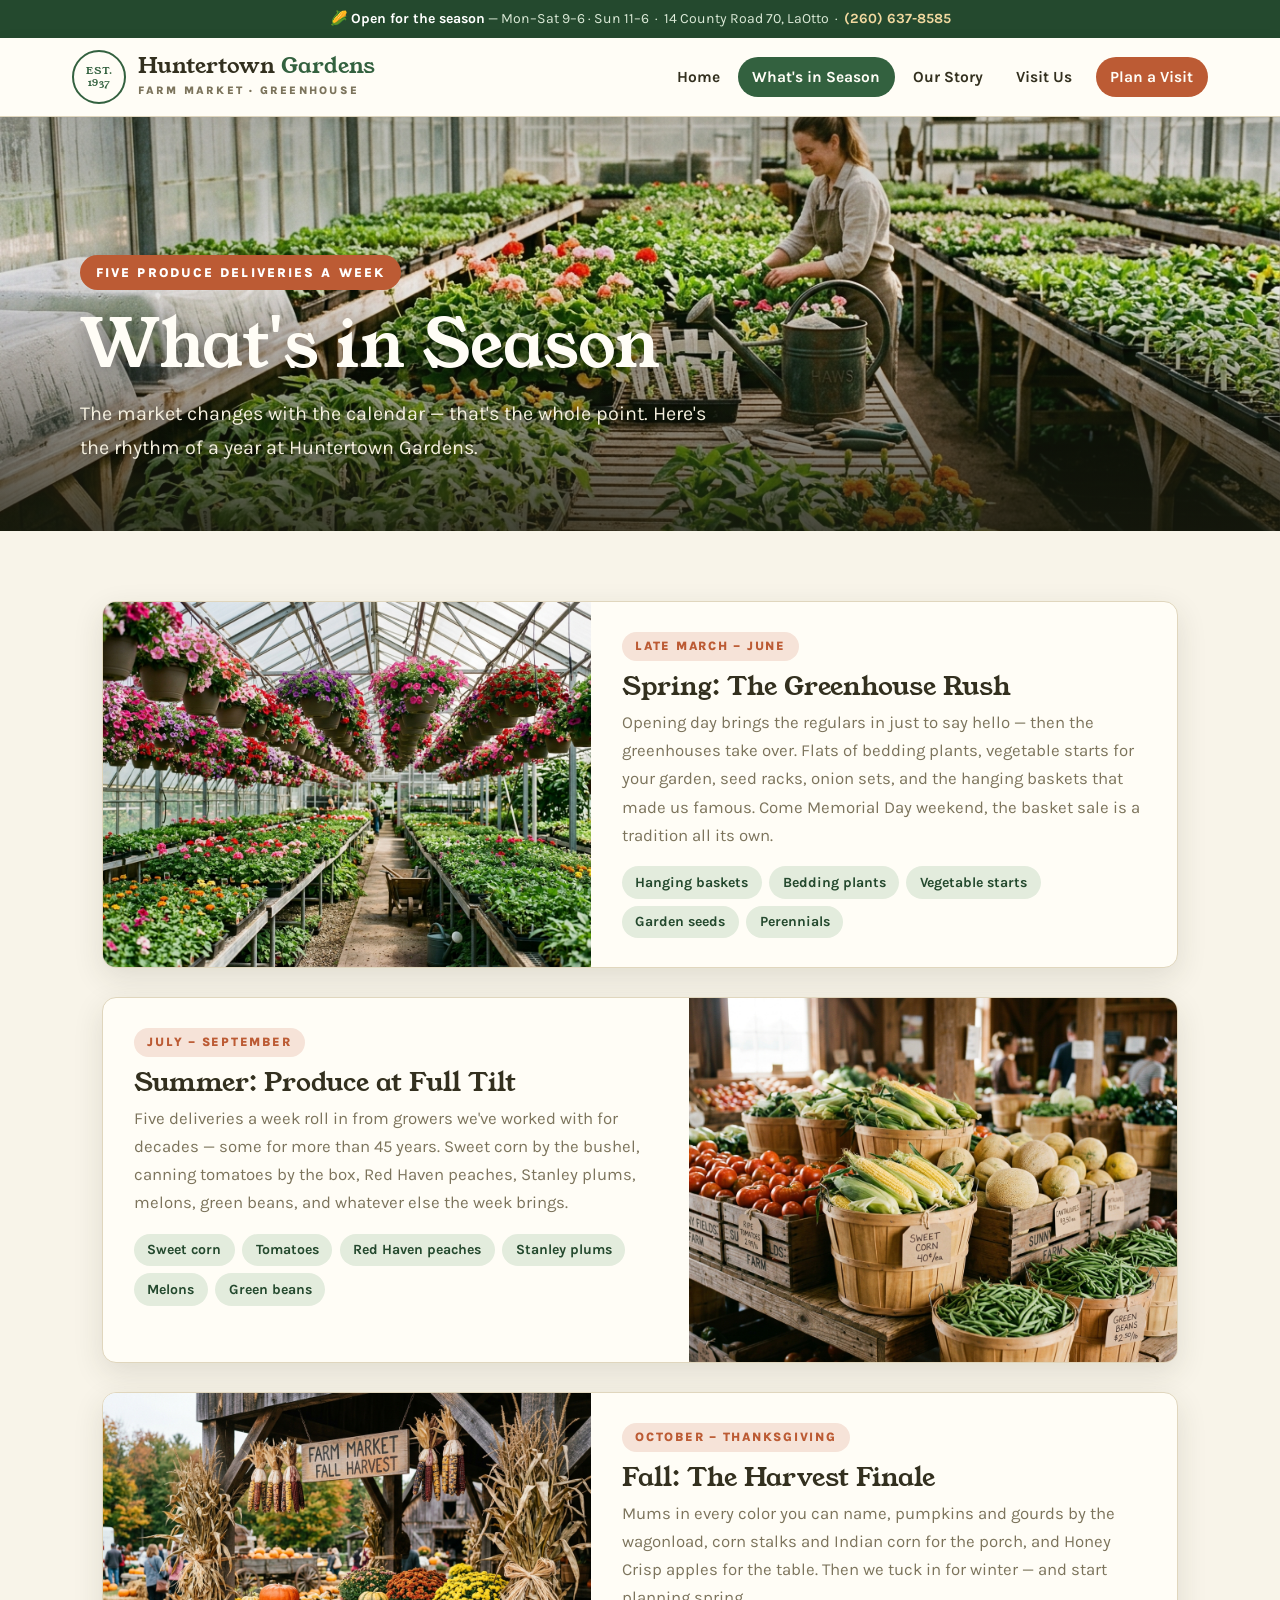
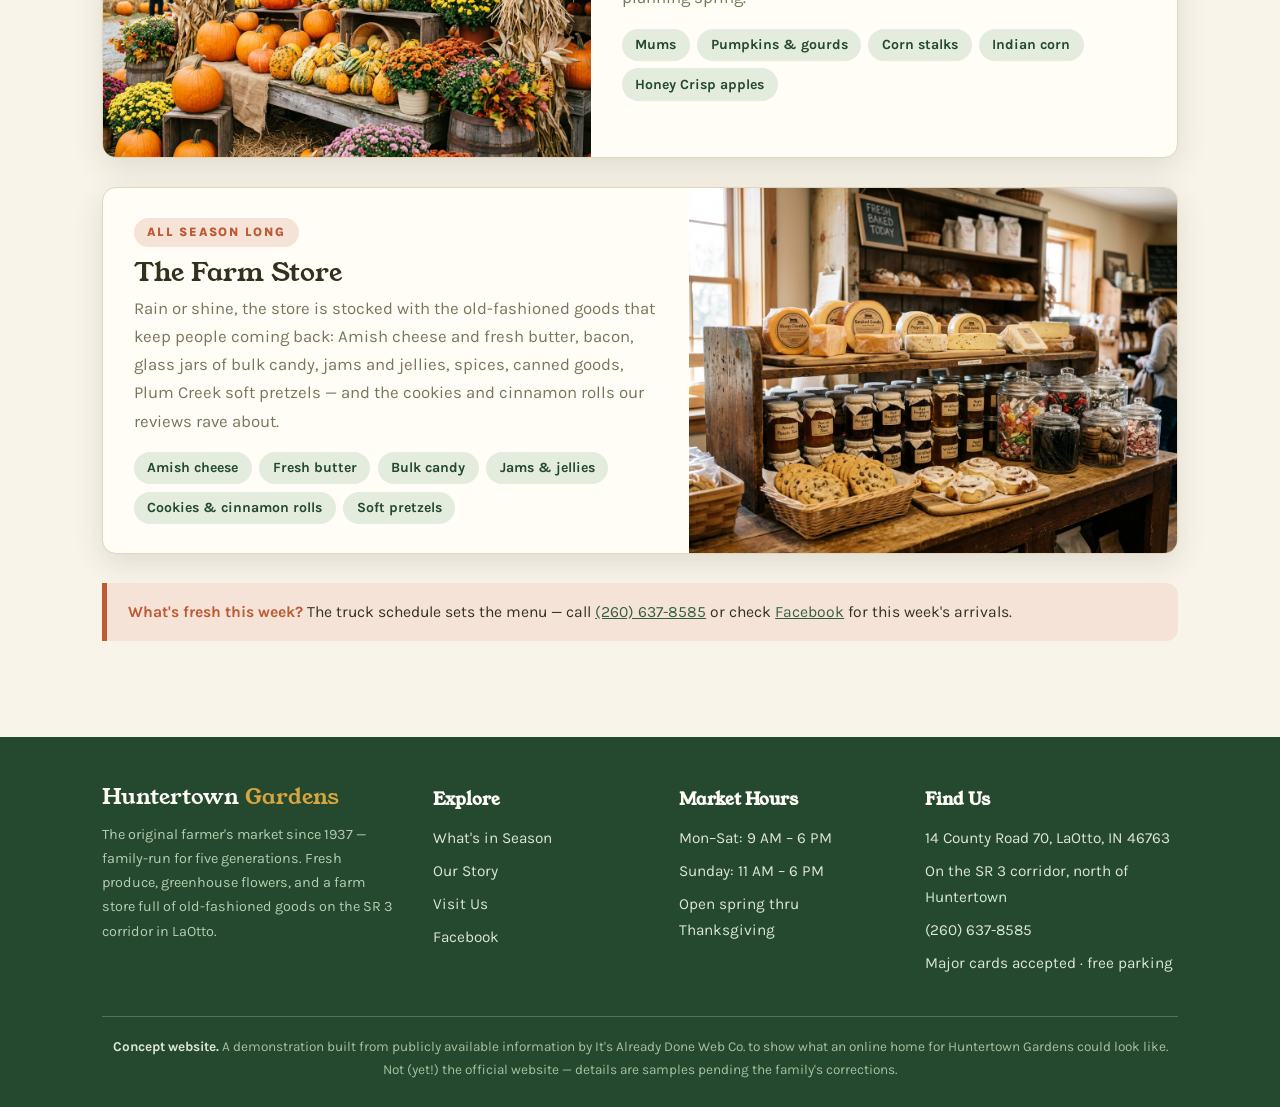
==== seasons.html @ 18785dc9 "v1: Huntertown Gardens concept site (spec build #3) Four-page heritage farm market site built from p" ====
<!DOCTYPE html>
<html lang="en">
<head>
<meta charset="UTF-8">
<meta name="viewport" content="width=device-width, initial-scale=1.0">
<title>What's in Season — Huntertown Gardens · LaOtto, IN</title>
<meta name="description" content="The seasonal rhythm at Huntertown Gardens: spring bedding plants and hanging baskets, summer sweet corn and peaches, fall mums and pumpkins, plus the farm store's Amish cheese, bulk candy and baked goods.">
<link rel="icon" href="data:image/svg+xml,<svg xmlns='http://www.w3.org/2000/svg' viewBox='0 0 100 100'><circle cx='50' cy='50' r='46' fill='%23f8f4e9' stroke='%2333613f' stroke-width='6'/><path d='M50 25 C58 38 58 52 50 66 C42 52 42 38 50 25 Z' fill='%2333613f'/><path d='M50 66 L50 78' stroke='%2333613f' stroke-width='5' stroke-linecap='round'/></svg>">
<link rel="stylesheet" href="css/style.css">
</head>
<body>

<div class="topbar">🌽 <strong>Open for the season</strong> — Mon–Sat 9–6 · Sun 11–6 &nbsp;·&nbsp; 14 County Road 70, LaOtto &nbsp;·&nbsp; <a href="tel:+12606378585">(260) 637-8585</a></div>

<header class="site">
  <div class="nav-row">
    <a class="brand" href="index.html">
      <span class="roundel">EST.<br>1937</span>
      <span>
        <span class="brand-name">Huntertown <span>Gardens</span></span>
        <span class="brand-tag">Farm Market · Greenhouse</span>
      </span>
    </a>
    <nav class="main">
      <a href="index.html">Home</a>
      <a href="seasons.html" class="active">What's in Season</a>
      <a href="story.html">Our Story</a>
      <a href="visit.html">Visit Us</a>
      <a href="visit.html" class="cta">Plan a Visit</a>
    </nav>
  </div>
</header>

<section class="hero hero--page">
  <img class="hero-bg" src="assets/greenhouse.png" alt="Greenhouse tables lined with spring bedding plants and vegetable starts">
  <div class="wrap hero-inner">
    <span class="kicker">Five produce deliveries a week</span>
    <h1>What's in Season</h1>
    <p class="lede">The market changes with the calendar — that's the whole point. Here's the rhythm of a year at Huntertown Gardens.</p>
  </div>
</section>

<section class="block">
  <div class="wrap">

    <div class="season">
      <img src="assets/baskets.png" alt="Hanging baskets bursting with petunias in the greenhouse">
      <div class="pad">
        <span class="when">Late March – June</span>
        <h3>Spring: The Greenhouse Rush</h3>
        <p>Opening day brings the regulars in just to say hello — then the greenhouses take over. Flats of bedding plants, vegetable starts for your garden, seed racks, onion sets, and the hanging baskets that made us famous. Come Memorial Day weekend, the basket sale is a tradition all its own.</p>
        <div class="tags"><span>Hanging baskets</span><span>Bedding plants</span><span>Vegetable starts</span><span>Garden seeds</span><span>Perennials</span></div>
      </div>
    </div>

    <div class="season flip">
      <img src="assets/produce.png" alt="Sweet corn, tomatoes and melons piled high at the market">
      <div class="pad">
        <span class="when">July – September</span>
        <h3>Summer: Produce at Full Tilt</h3>
        <p>Five deliveries a week roll in from growers we've worked with for decades — some for more than 45 years. Sweet corn by the bushel, canning tomatoes by the box, Red Haven peaches, Stanley plums, melons, green beans, and whatever else the week brings.</p>
        <div class="tags"><span>Sweet corn</span><span>Tomatoes</span><span>Red Haven peaches</span><span>Stanley plums</span><span>Melons</span><span>Green beans</span></div>
      </div>
    </div>

    <div class="season">
      <img src="assets/fall.png" alt="Pumpkins, gourds, corn stalks and mums in fall colors">
      <div class="pad">
        <span class="when">October – Thanksgiving</span>
        <h3>Fall: The Harvest Finale</h3>
        <p>Mums in every color you can name, pumpkins and gourds by the wagonload, corn stalks and Indian corn for the porch, and Honey Crisp apples for the table. Then we tuck in for winter — and start planning spring.</p>
        <div class="tags"><span>Mums</span><span>Pumpkins &amp; gourds</span><span>Corn stalks</span><span>Indian corn</span><span>Honey Crisp apples</span></div>
      </div>
    </div>

    <div class="season flip">
      <img src="assets/pantry.png" alt="Amish cheese, jams and bulk candy jars in the farm store">
      <div class="pad">
        <span class="when">All season long</span>
        <h3>The Farm Store</h3>
        <p>Rain or shine, the store is stocked with the old-fashioned goods that keep people coming back: Amish cheese and fresh butter, bacon, glass jars of bulk candy, jams and jellies, spices, canned goods, Plum Creek soft pretzels — and the cookies and cinnamon rolls our reviews rave about.</p>
        <div class="tags"><span>Amish cheese</span><span>Fresh butter</span><span>Bulk candy</span><span>Jams &amp; jellies</span><span>Cookies &amp; cinnamon rolls</span><span>Soft pretzels</span></div>
      </div>
    </div>

    <div class="tip">
      <strong>What's fresh this week?</strong> The truck schedule sets the menu — call <a href="tel:+12606378585">(260) 637-8585</a> or check <a href="https://www.facebook.com/HuntertownGardens/" target="_blank" rel="noopener">Facebook</a> for this week's arrivals.
    </div>
  </div>
</section>

<footer class="site">
  <div class="wrap">
    <div class="cols">
      <div>
        <span class="brand-name">Huntertown <span style="color:var(--gold)">Gardens</span></span>
        <p class="small">The original farmer's market since 1937 — family-run for five generations. Fresh produce, greenhouse flowers, and a farm store full of old-fashioned goods on the SR 3 corridor in LaOtto.</p>
      </div>
      <div>
        <h4>Explore</h4>
        <ul>
          <li><a href="seasons.html">What's in Season</a></li>
          <li><a href="story.html">Our Story</a></li>
          <li><a href="visit.html">Visit Us</a></li>
          <li><a href="https://www.facebook.com/HuntertownGardens/" target="_blank" rel="noopener">Facebook</a></li>
        </ul>
      </div>
      <div>
        <h4>Market Hours</h4>
        <ul>
          <li>Mon–Sat: 9 AM – 6 PM</li>
          <li>Sunday: 11 AM – 6 PM</li>
          <li>Open spring thru Thanksgiving</li>
        </ul>
      </div>
      <div>
        <h4>Find Us</h4>
        <ul>
          <li>14 County Road 70, LaOtto, IN 46763</li>
          <li>On the SR 3 corridor, north of Huntertown</li>
          <li><a href="tel:+12606378585">(260) 637-8585</a></li>
          <li>Major cards accepted · free parking</li>
        </ul>
      </div>
    </div>
    <div class="footnote">
      <strong>Concept website.</strong> A demonstration built from publicly available information by It's Already Done Web Co. to show what an online home for Huntertown Gardens could look like. Not (yet!) the official website — details are samples pending the family's corrections.
    </div>
  </div>
</footer>

</body>
</html>
---- css/style.css ----
/* ============================================================
   Huntertown Gardens — the original farmer's market since 1937
   Kraft & cream · botanical green · terracotta · harvest gold
   ============================================================ */

@import url('https://fonts.googleapis.com/css2?family=Young+Serif&family=Karla:ital,wght@0,400;0,500;0,700;0,800;1,400&display=swap');

:root {
  --cream: #f8f4e9;
  --kraft: #efe7d4;
  --panel: #fffdf6;
  --line: #e0d6bd;
  --green: #33613f;
  --green-deep: #24492e;
  --green-soft: #e3ecdd;
  --terra: #bc5b34;
  --terra-soft: #f6e3d8;
  --gold: #d9a53f;
  --ink: #33301f;
  --muted: #7c745c;
  --radius: 14px;
  --shadow: 0 10px 30px rgba(51, 48, 31, 0.12);
}

* { margin: 0; padding: 0; box-sizing: border-box; }
html { scroll-behavior: smooth; }

body {
  overflow-x: hidden;
  background: var(--cream);
  color: var(--ink);
  font-family: 'Karla', system-ui, sans-serif;
  font-size: 1.05rem;
  line-height: 1.68;
}

img { max-width: 100%; display: block; }
::selection { background: var(--green); color: #fffdf6; }

h1, h2, h3 { font-family: 'Young Serif', Georgia, serif; line-height: 1.12; font-weight: 400; }

.wrap { max-width: 1120px; margin: 0 auto; padding: 0 1.4rem; }
a { color: var(--green); }

/* ---------- topbar & header ---------- */
.topbar {
  background: var(--green-deep);
  color: #dcead8;
  font-size: 0.88rem;
  text-align: center;
  padding: 0.45rem 1rem;
}
.topbar strong { color: #fff; }
.topbar a { color: #f2d9a0; font-weight: 700; text-decoration: none; }

header.site {
  background: var(--panel);
  border-bottom: 1px solid var(--line);
  position: sticky; top: 0; z-index: 50;
  box-shadow: 0 2px 14px rgba(51,48,31,0.06);
}
.nav-row {
  display: flex; align-items: center; justify-content: space-between;
  gap: 1rem; padding: 0.75rem 1.4rem; max-width: 1180px; margin: 0 auto; flex-wrap: wrap;
}
.brand { text-decoration: none; display: flex; align-items: center; gap: 0.75rem; }
.roundel {
  width: 54px; height: 54px; border-radius: 50%; flex-shrink: 0;
  border: 2.5px solid var(--green);
  display: grid; place-items: center;
  background: var(--panel);
  color: var(--green);
  font-family: 'Young Serif', serif;
  font-size: 0.62rem; text-align: center; line-height: 1.25;
  letter-spacing: 0.06em;
}
.brand-name {
  font-family: 'Young Serif', serif;
  font-size: 1.35rem; color: var(--ink); line-height: 1.1;
}
.brand-name span { color: var(--green); }
.brand-tag {
  display: block; font-size: 0.7rem; font-weight: 800;
  letter-spacing: 0.2em; text-transform: uppercase; color: var(--muted);
}
nav.main { display: flex; align-items: center; gap: 0.25rem; flex-wrap: wrap; }
nav.main a {
  text-decoration: none; color: var(--ink); font-weight: 700; font-size: 0.97rem;
  padding: 0.45rem 0.9rem; border-radius: 999px; transition: background 0.15s, color 0.15s;
}
nav.main a:hover { background: var(--green-soft); color: var(--green-deep); }
nav.main a.active { background: var(--green); color: #fffdf6; }
nav.main a.cta { background: var(--terra); color: #fffdf6; margin-left: 0.35rem; }
nav.main a.cta:hover { background: #9c4525; color: #fff; }

/* ---------- hero ---------- */
.hero {
  position: relative; min-height: 74vh;
  display: flex; align-items: flex-end;
  color: #fffdf6; isolation: isolate; overflow: hidden;
}
.hero-bg { position: absolute; inset: 0; width: 100%; height: 100%; object-fit: cover; z-index: -2; }
.hero::after {
  content: ""; position: absolute; inset: 0; z-index: -1;
  background: linear-gradient(180deg, rgba(30,32,18,0.22) 0%, rgba(30,32,18,0.06) 40%, rgba(24,26,14,0.8) 100%);
}
.hero-inner { padding: 5.5rem 0 3.2rem; width: 100%; }
.hero .kicker {
  display: inline-block; background: var(--terra);
  color: #fff; font-weight: 800; font-size: 0.82rem;
  letter-spacing: 0.16em; text-transform: uppercase;
  padding: 0.4rem 1rem; border-radius: 999px; margin-bottom: 1.1rem;
}
.hero h1 {
  color: #fffdf6; font-size: clamp(2.4rem, 5.4vw, 4.1rem);
  max-width: 16ch; text-shadow: 0 3px 22px rgba(0,0,0,0.45);
}
.hero p.lede {
  max-width: 54ch; margin: 1rem 0 1.8rem;
  font-size: clamp(1.05rem, 1.7vw, 1.24rem);
  color: #f3eedd; text-shadow: 0 2px 12px rgba(0,0,0,0.5);
}
.hero .btns { display: flex; gap: 0.8rem; flex-wrap: wrap; margin-bottom: 1rem; }
.hero--page { min-height: 46vh; }
.hero--page .hero-inner { padding: 4rem 0 2.4rem; }

/* ---------- buttons ---------- */
.btn {
  display: inline-block; text-decoration: none; font-weight: 800;
  font-size: 1rem; padding: 0.85rem 1.7rem; border-radius: 999px;
  transition: transform 0.12s, box-shadow 0.12s, background 0.15s;
}
.btn:hover { transform: translateY(-2px); box-shadow: 0 10px 24px rgba(0,0,0,0.2); }
.btn-green { background: var(--green); color: #fffdf6; }
.btn-green:hover { background: var(--green-deep); }
.btn-terra { background: var(--terra); color: #fffdf6; }
.btn-terra:hover { background: #9c4525; }
.btn-cream { background: #fffdf6; color: var(--green-deep); }
.btn-outline { background: transparent; color: #fffdf6; border: 2px solid rgba(255,253,246,0.75); }
.btn-outline:hover { background: rgba(255,253,246,0.14); }

/* ---------- info strip ---------- */
.info-strip { background: var(--ink); color: #e7dfc8; }
.info-strip .wrap {
  display: grid; grid-template-columns: repeat(auto-fit, minmax(230px, 1fr));
  gap: 0.5rem 2rem; padding: 1.1rem 1.4rem;
}
.info-strip .cell { display: flex; align-items: center; gap: 0.75rem; font-size: 0.97rem; }
.info-strip .cell strong { display: block; font-size: 0.78rem; letter-spacing: 0.16em; text-transform: uppercase; color: var(--gold); }
.info-strip a { color: #e7dfc8; text-decoration: none; }
.info-strip a:hover { color: #fff; text-decoration: underline; }
.info-ico { font-size: 1.5rem; line-height: 1; }

/* ---------- sections ---------- */
section.block { padding: 4.4rem 0; }
section.block--deep { background: var(--kraft); }
section.block--white { background: var(--panel); }
.eyebrow {
  font-weight: 800; font-size: 0.82rem; letter-spacing: 0.22em;
  text-transform: uppercase; color: var(--terra); margin-bottom: 0.5rem;
}
.block h2 { font-size: clamp(1.9rem, 3.5vw, 2.6rem); margin-bottom: 0.6rem; }
.block .sub { color: var(--muted); max-width: 62ch; margin-bottom: 2.2rem; font-size: 1.08rem; }
.center { text-align: center; }
.center .sub { margin-left: auto; margin-right: auto; }

/* ---------- cards ---------- */
.grid { display: grid; gap: 1.6rem; }
.grid-2 { grid-template-columns: repeat(auto-fit, minmax(300px, 1fr)); }
.grid-3 { grid-template-columns: repeat(auto-fit, minmax(260px, 1fr)); }
.grid-4 { grid-template-columns: repeat(auto-fit, minmax(230px, 1fr)); }
.card {
  background: var(--panel); border-radius: var(--radius); overflow: hidden;
  box-shadow: var(--shadow); display: flex; flex-direction: column;
  border: 1px solid var(--line);
  transition: transform 0.18s, box-shadow 0.18s;
}
.card:hover { transform: translateY(-5px); box-shadow: 0 16px 40px rgba(51,48,31,0.18); }
.card img { height: 215px; width: 100%; object-fit: cover; }
.card .pad { padding: 1.2rem 1.3rem 1.4rem; flex: 1; }
.card h3 { font-size: 1.3rem; margin-bottom: 0.35rem; }
.card p { color: var(--muted); font-size: 0.96rem; }

/* ---------- split ---------- */
.split { display: grid; grid-template-columns: 1.05fr 1fr; gap: 3rem; align-items: center; }
.split.rev { grid-template-columns: 1fr 1.05fr; }
.split-img {
  border-radius: var(--radius); overflow: hidden; box-shadow: var(--shadow);
  border: 10px solid #fff; outline: 1px solid var(--line); transform: rotate(-1deg);
}
.split.rev .split-img { transform: rotate(1deg); }
.split-img img { width: 100%; height: 100%; object-fit: cover; }
@media (max-width: 840px) { .split, .split.rev { grid-template-columns: 1fr; gap: 1.8rem; } }

ul.checks { list-style: none; margin-top: 1rem; }
ul.checks li { padding-left: 2rem; position: relative; margin-bottom: 0.65rem; }
ul.checks li::before { content: "🌱"; position: absolute; left: 0; top: 0; font-size: 0.95rem; }

/* ---------- reviews ---------- */
.review {
  background: var(--panel); border-radius: var(--radius); box-shadow: var(--shadow);
  padding: 1.8rem 1.7rem 1.5rem; position: relative; border: 1px solid var(--line);
}
.review::before {
  content: "\201C"; font-family: 'Young Serif', serif; font-size: 4.2rem;
  color: var(--kraft); position: absolute; top: 0.4rem; left: 1.1rem; line-height: 1;
}
.review p { position: relative; font-size: 1rem; margin-bottom: 1rem; padding-top: 0.9rem; }
.review .who { font-weight: 800; color: var(--green-deep); font-size: 0.92rem; }
.review .stars { color: var(--gold); letter-spacing: 0.12em; margin-bottom: 0.2rem; }

/* ---------- season cards ---------- */
.season {
  background: var(--panel); border-radius: var(--radius); overflow: hidden;
  box-shadow: var(--shadow); border: 1px solid var(--line);
  display: grid; grid-template-columns: 1fr 1.2fr;
  margin-bottom: 1.8rem;
}
.season img { width: 100%; height: 100%; min-height: 260px; object-fit: cover; }
.season .pad { padding: 1.8rem 1.9rem; }
.season .when {
  display: inline-block; background: var(--terra-soft); color: var(--terra);
  font-weight: 800; font-size: 0.78rem; letter-spacing: 0.14em; text-transform: uppercase;
  border-radius: 999px; padding: 0.25rem 0.85rem; margin-bottom: 0.7rem;
}
.season h3 { font-size: 1.6rem; margin-bottom: 0.5rem; }
.season p { color: var(--muted); }
.season .tags { display: flex; flex-wrap: wrap; gap: 0.45rem; margin-top: 1rem; }
.season .tags span {
  background: var(--green-soft); color: var(--green-deep);
  border-radius: 999px; font-weight: 700; font-size: 0.88rem; padding: 0.28rem 0.85rem;
}
.season.flip { grid-template-columns: 1.2fr 1fr; }
.season.flip img { order: 2; }
@media (max-width: 780px) {
  .season, .season.flip { grid-template-columns: 1fr; }
  .season.flip img { order: 0; }
}

/* ---------- timeline ---------- */
.timeline { position: relative; max-width: 720px; margin: 2.2rem auto 0; padding-left: 2.2rem; }
.timeline::before {
  content: ""; position: absolute; left: 8px; top: 6px; bottom: 6px;
  width: 3px; background: var(--line); border-radius: 2px;
}
.tl {
  position: relative; padding-bottom: 2rem;
}
.tl::before {
  content: ""; position: absolute; left: -2.2rem; top: 6px;
  width: 19px; height: 19px; border-radius: 50%;
  background: var(--green); border: 4px solid var(--cream);
  transform: translateX(0.5px);
}
.tl .year {
  font-family: 'Young Serif', serif; font-size: 1.4rem; color: var(--terra);
}
.tl h3 { font-size: 1.2rem; margin: 0.15rem 0 0.3rem; }
.tl p { color: var(--muted); max-width: 58ch; }

/* ---------- banner ---------- */
.banner {
  position: relative; color: #fffdf6; isolation: isolate; overflow: hidden;
  border-radius: var(--radius);
}
.banner img.bg { position: absolute; inset: 0; width: 100%; height: 100%; object-fit: cover; z-index: -2; }
.banner::after {
  content: ""; position: absolute; inset: 0; z-index: -1;
  background: linear-gradient(90deg, rgba(26,30,16,0.84) 0%, rgba(26,30,16,0.45) 60%, rgba(26,30,16,0.2) 100%);
}
.banner .pad { padding: 3.2rem 2.6rem; max-width: 62%; }
.banner h2 { color: #fffdf6; font-size: clamp(1.7rem, 3vw, 2.4rem); margin-bottom: 0.7rem; }
.banner p { color: #ece5d0; margin-bottom: 1.5rem; }
@media (max-width: 720px) { .banner .pad { max-width: 100%; padding: 2.4rem 1.6rem; } }

/* ---------- hours & map ---------- */
table.hours { width: 100%; border-collapse: collapse; }
table.hours td { padding: 0.7rem 0.4rem; border-bottom: 1px dashed var(--line); font-size: 1.02rem; }
table.hours td:last-child { text-align: right; font-weight: 800; }

.map-frame {
  border-radius: var(--radius); overflow: hidden; box-shadow: var(--shadow);
  border: 10px solid #fff; outline: 1px solid var(--line);
}
.map-frame iframe { display: block; width: 100%; height: 400px; border: 0; }

.tip {
  background: var(--terra-soft); border-left: 5px solid var(--terra);
  border-radius: 0 12px 12px 0; padding: 1rem 1.3rem;
  font-size: 0.98rem; margin: 1.6rem 0;
}
.tip strong { color: var(--terra); }

/* ---------- footer ---------- */
footer.site { background: var(--green-deep); color: #dbe6d4; }
footer.site .cols {
  display: grid; grid-template-columns: 1.4fr 1fr 1fr 1.2fr;
  gap: 2.2rem; padding: 3rem 0 2rem;
}
@media (max-width: 860px) { footer.site .cols { grid-template-columns: 1fr 1fr; } }
@media (max-width: 540px) { footer.site .cols { grid-template-columns: 1fr; } }
footer.site h4 { font-family: 'Young Serif', serif; color: #fffdf6; font-size: 1.05rem; margin-bottom: 0.8rem; }
footer.site a { color: #dbe6d4; text-decoration: none; }
footer.site a:hover { color: #fff; text-decoration: underline; }
footer.site ul { list-style: none; }
footer.site li { margin-bottom: 0.45rem; font-size: 0.96rem; }
footer.site .brand-name { color: #fffdf6; }
footer.site p.small { font-size: 0.9rem; color: #b8cbb0; margin-top: 0.6rem; }
.footnote {
  border-top: 1px solid rgba(219,230,212,0.25);
  padding: 1.2rem 0 1.6rem; font-size: 0.85rem; color: #a9bfa0; text-align: center;
}
.footnote strong { color: #dbe6d4; }

@media (max-width: 640px) {
  .hero { min-height: 62vh; }
  nav.main { justify-content: center; width: 100%; }
  .nav-row { justify-content: center; }
}
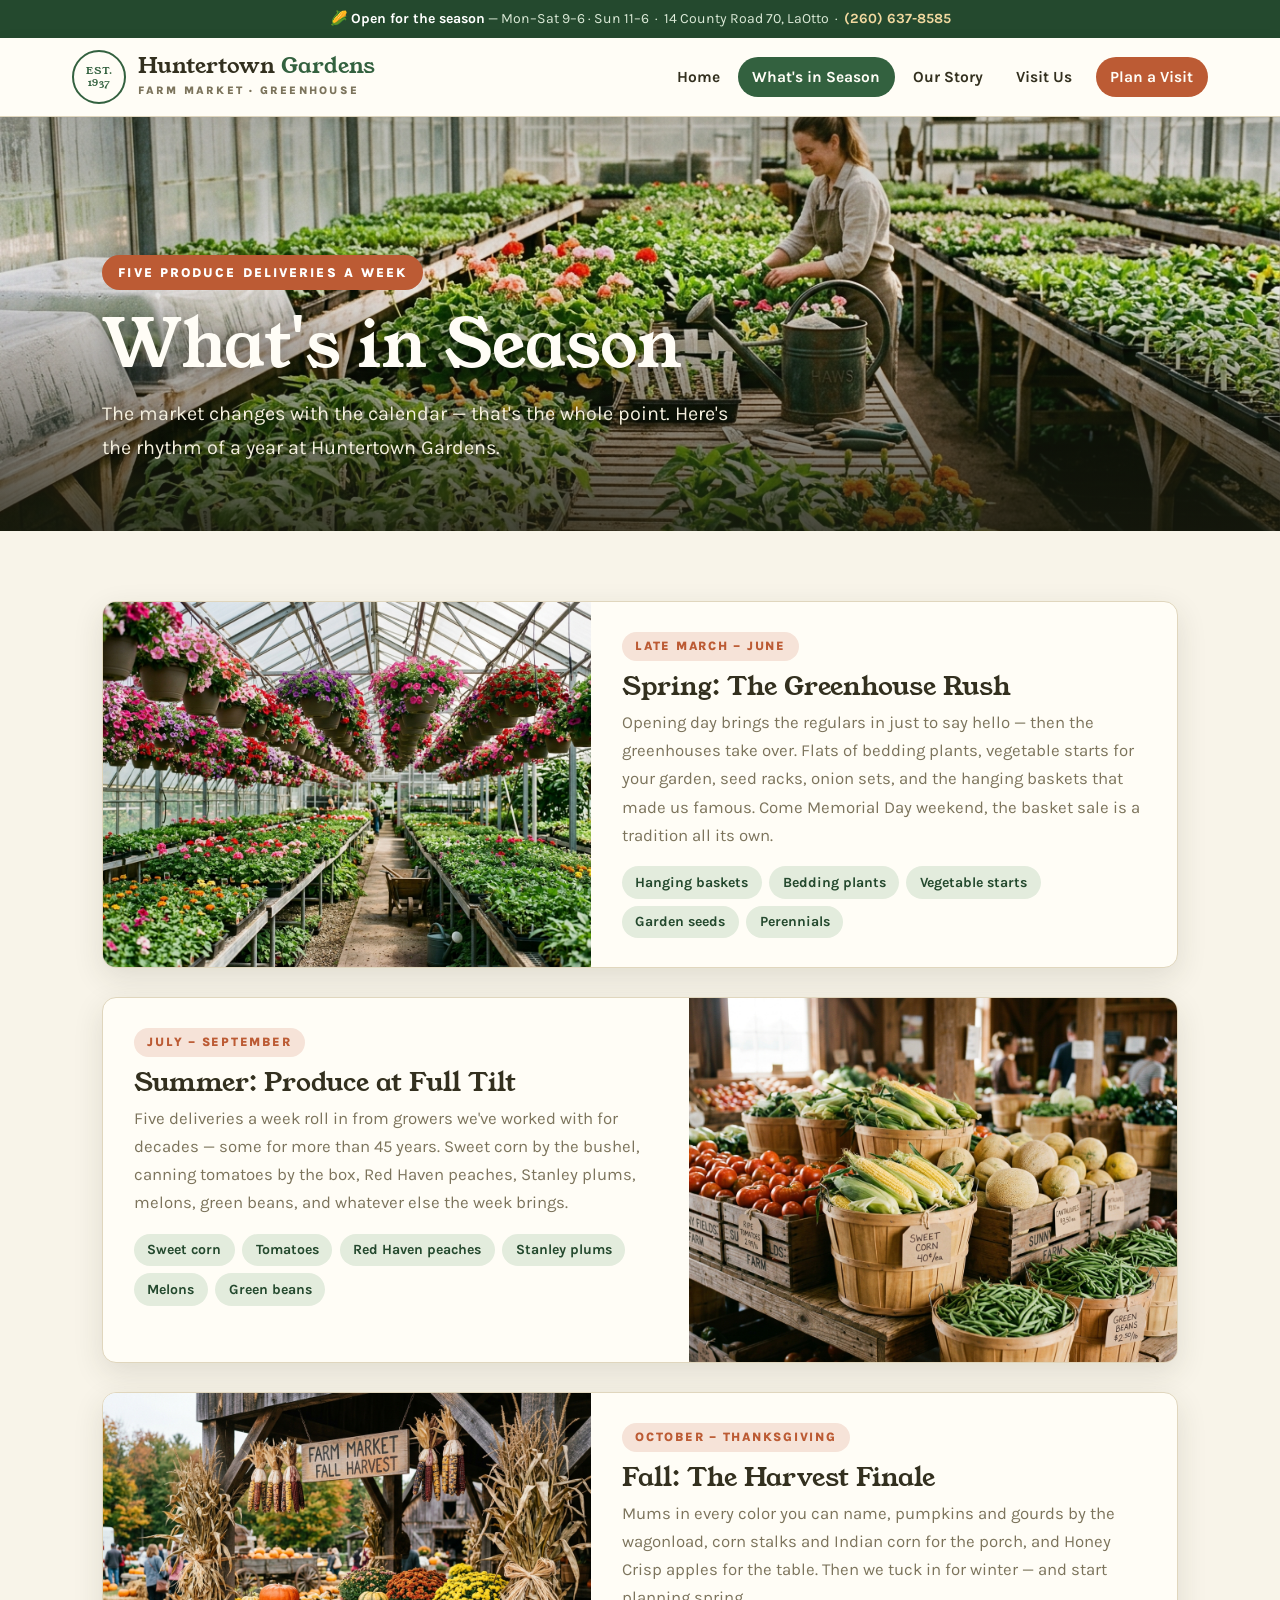
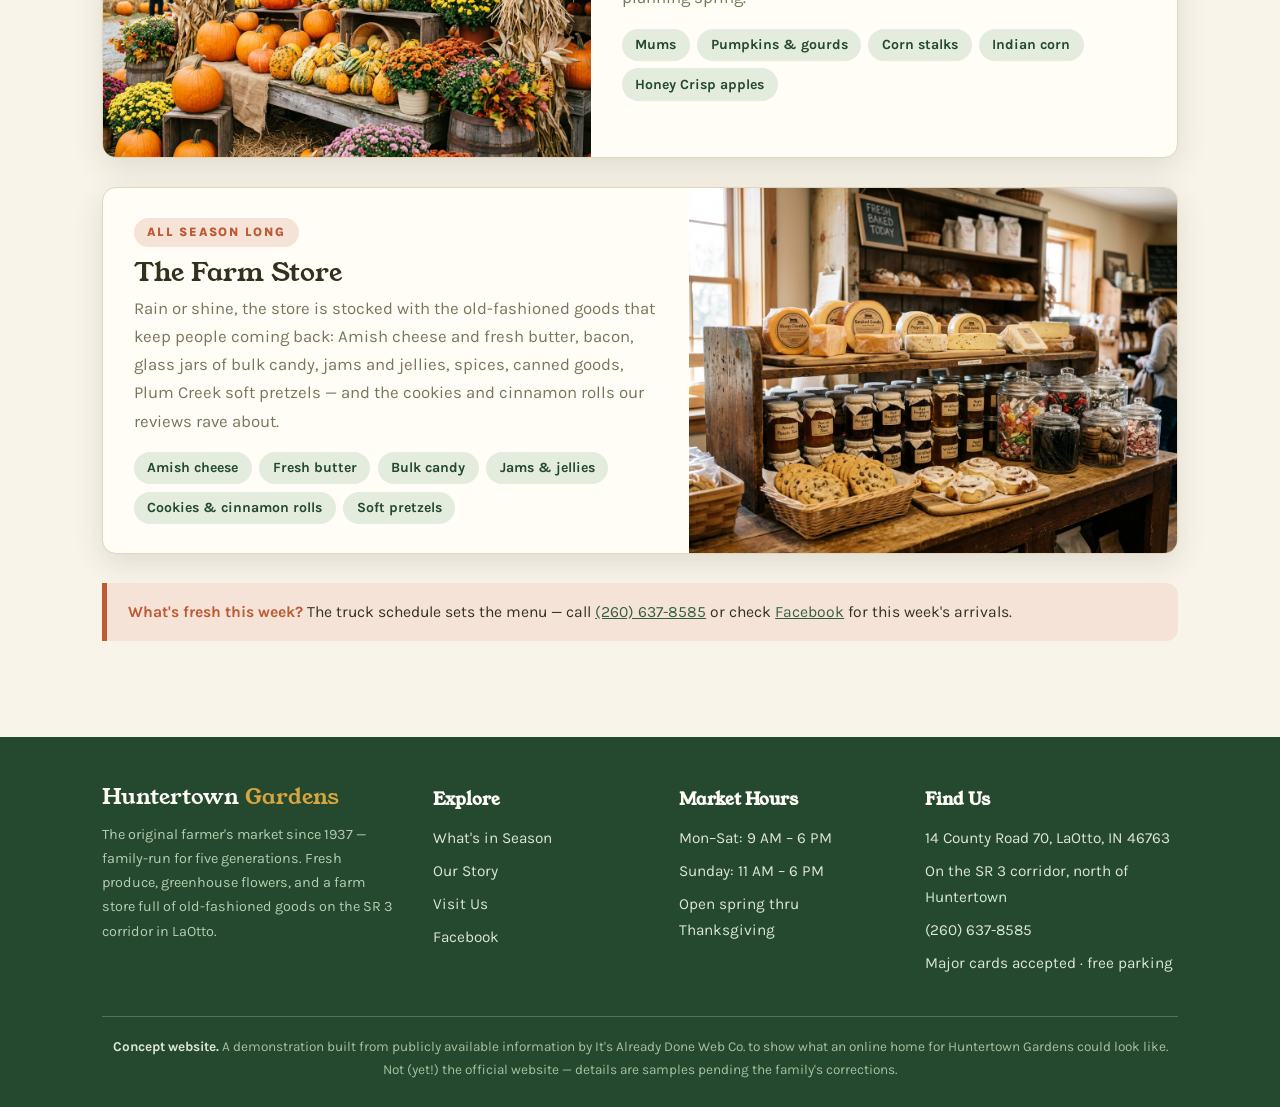
==== commit c44490fe: "Add privacy-friendly analytics (GoatCounter, no cookies, host+path only) Co-Authored-By: Claude Fabl" ====
--- a/seasons.html
+++ b/seasons.html
@@ -129,5 +129,10 @@
   </div>
 </footer>
 
+<script>
+  // Privacy-friendly analytics (GoatCounter) - no cookies, records host+path only
+  window.goatcounter = { path: function(p) { return location.host + p; } };
+</script>
+<script data-goatcounter="https://alreadydone.goatcounter.com/count" async src="//gc.zgo.at/count.js"></script>
 </body>
 </html>
--- a/css/style.css
+++ b/css/style.css
@@ -104,7 +104,7 @@
   content: ""; position: absolute; inset: 0; z-index: -1;
   background: linear-gradient(180deg, rgba(30,32,18,0.22) 0%, rgba(30,32,18,0.06) 40%, rgba(24,26,14,0.8) 100%);
 }
-.hero-inner { padding: 5.5rem 0 3.2rem; width: 100%; }
+.hero-inner { padding-top: 5.5rem; padding-bottom: 3.2rem; width: 100%; }
 .hero .kicker {
   display: inline-block; background: var(--terra);
   color: #fff; font-weight: 800; font-size: 0.82rem;
@@ -122,7 +122,7 @@
 }
 .hero .btns { display: flex; gap: 0.8rem; flex-wrap: wrap; margin-bottom: 1rem; }
 .hero--page { min-height: 46vh; }
-.hero--page .hero-inner { padding: 4rem 0 2.4rem; }
+.hero--page .hero-inner { padding-top: 4rem; padding-bottom: 2.4rem; }
 
 /* ---------- buttons ---------- */
 .btn {
